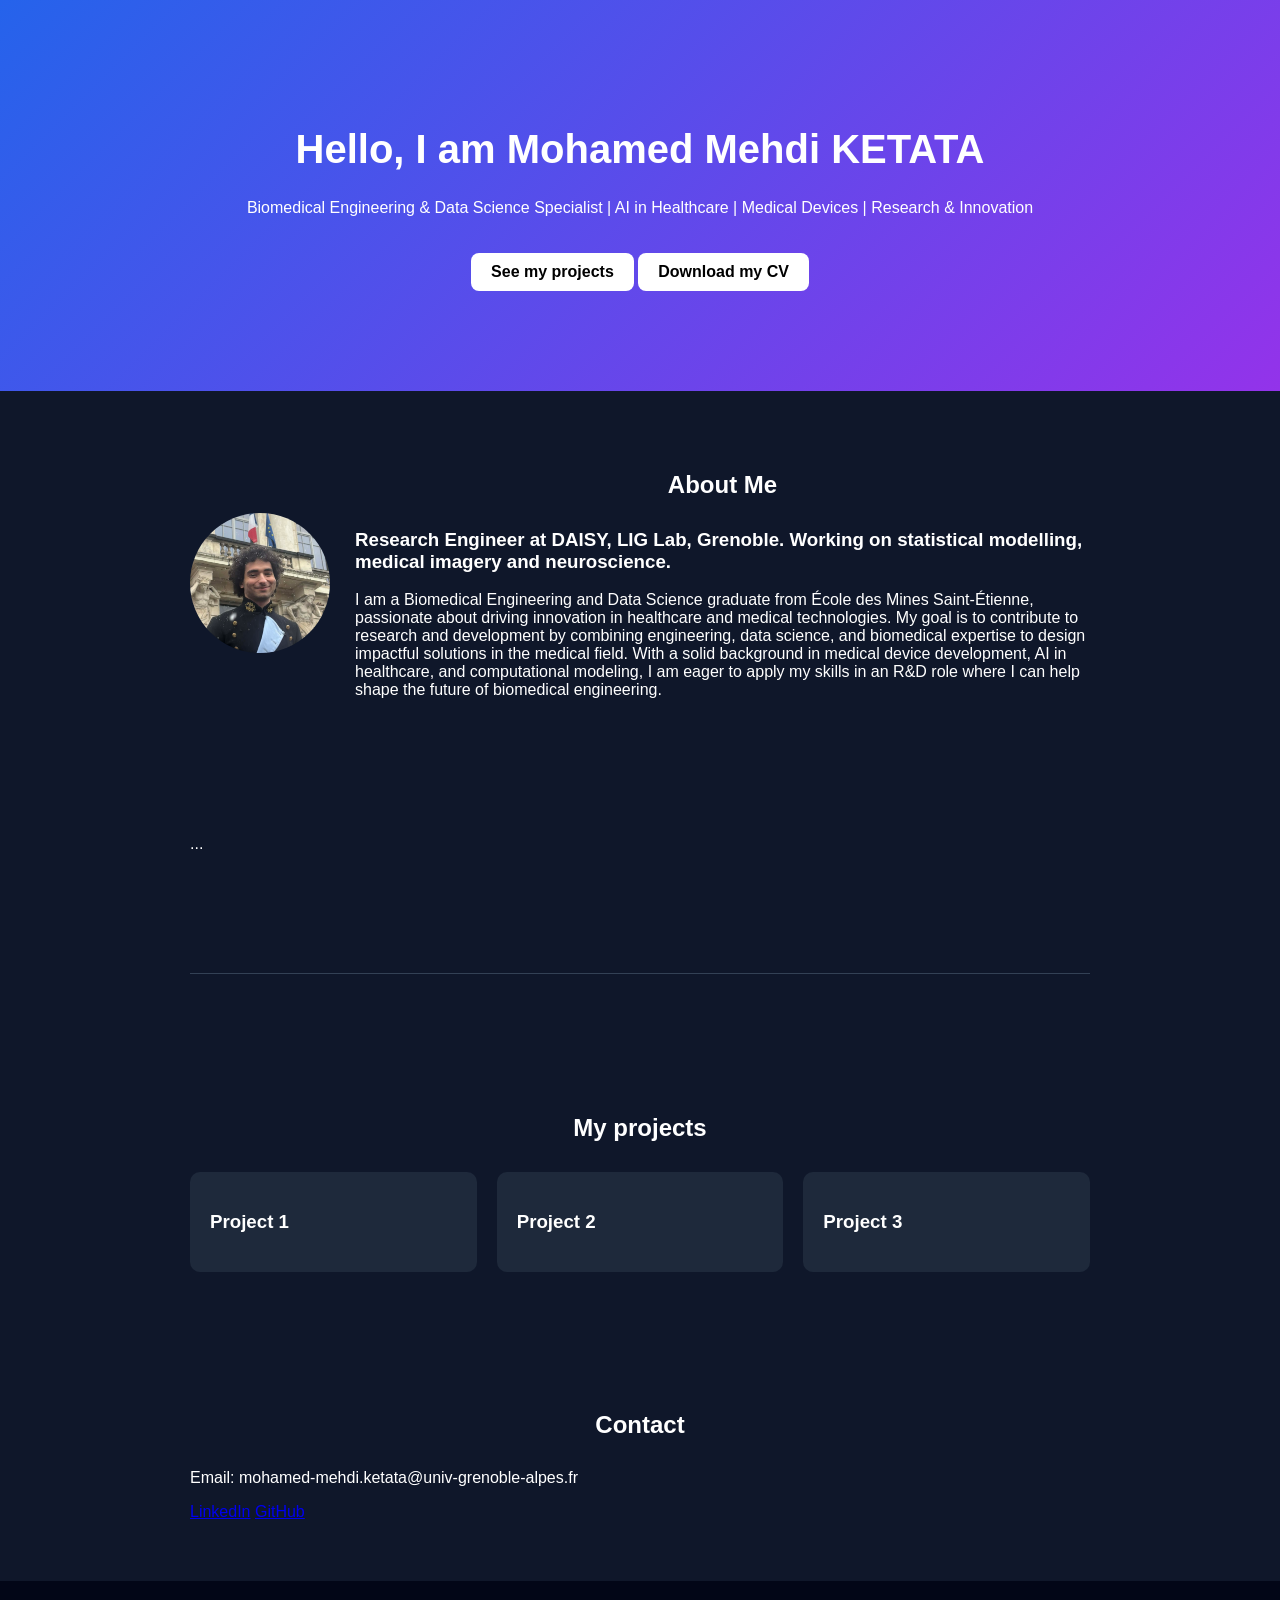
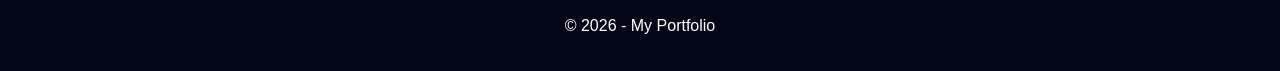
==== index.html @ ecfc4eb7 "Update index.html" ====
<!DOCTYPE html>
<html lang="en">
<head>
  <meta charset="UTF-8">
  <meta name="viewport" content="width=device-width, initial-scale=1.0">
  <title>My Portfolio</title>
  <link rel="stylesheet" href="style.css">
</head>

<body>

  <header class="hero">
    <h1>Hello, I am Mohamed Mehdi KETATA</h1>
    <p>Biomedical Engineering & Data Science Specialist | AI in Healthcare | Medical Devices | Research & Innovation</p>

    <a href="#projets" class="btn">See my projects</a>
    <a href="cv.pdf" download class="btn">
  Download my CV
</a>
  </header>

  
<section id="about" class="about-container">

  <img src="My profile picture.jpg" alt="My photo" class="profile-pic">

  <div class="about-text">
    <h2>About Me</h2>
    <h3>
      Research Engineer at DAISY, LIG Lab, Grenoble.  
      Working on statistical modelling, medical imagery and neuroscience.
    </h3>
    <p>
      I am a Biomedical Engineering and Data Science graduate from École des Mines Saint-Étienne, passionate about driving innovation in healthcare and medical technologies. My goal is to contribute to research and development by combining engineering, data science, and biomedical expertise to design impactful solutions in the medical field.

With a solid background in medical device development, AI in healthcare, and computational modeling, I am eager to apply my skills in an R&D role where I can help shape the future of biomedical engineering.
    </p>
  </div>

</section>
 <section id="about" class="about-container">
    ...
</section>

<hr class="section-divider">

  <section id="projets">
    <h2>My projects</h2>

    <div class="grid">
      <div class="card">
        <h3>Project 1</h3>
        <p></p>
      </div>

      <div class="card">
        <h3>Project 2</h3>
        <p></p>
      </div>

      <div class="card">
        <h3>Project 3</h3>
        <p></p>
      </div>
    </div>
  </section>
  <section id="contact">
  <h2>Contact</h2>

  <p>Email: mohamed-mehdi.ketata@univ-grenoble-alpes.fr</p>

  <a href="https://www.linkedin.com/in/mehdi-ketata-2a4a66251/?locale=fr">LinkedIn</a>
  <a href="https://github.com/mehdiketatammk">GitHub</a>
</section>

  <footer>
    <p>© 2026 - My Portfolio</p>
  </footer>

</body>
</html>
---- style.css ----
body {
  margin: 0;
  font-family: Arial, sans-serif;
  background: #0f172a;
  color: white;
}

.hero {
  text-align: center;
  padding: 100px 20px;
  background: linear-gradient(135deg, #2563eb, #9333ea);
}

.hero h1 {
  font-size: 40px;
}

.btn {
  display: inline-block;
  margin-top: 20px;
  padding: 10px 20px;
  background: white;
  color: black;
  border-radius: 8px;
  text-decoration: none;
  font-weight: bold;
}

section {
  padding: 60px 20px;
  max-width: 900px;
  margin: auto;
}

h2 {
  text-align: center;
  margin-bottom: 30px;
}

.grid {
  display: grid;
  grid-template-columns: repeat(auto-fit, minmax(200px, 1fr));
  gap: 20px;
}

.card {
  background: #1e293b;
  padding: 20px;
  border-radius: 10px;
  transition: 0.3s;
}

.card:hover {
  transform: translateY(-5px);
}

footer {
  text-align: center;
  padding: 20px;
  background: #020617;
}



.about-container {
    display: flex;
    align-items: center;
    gap: 25px;
}

.profile-pic {
    width: 140px;
    height: 140px;
    object-fit: cover;
    border-radius: 50%;
}

.about-text {
    flex: 1;
}
.section-divider {
    border: none;
    height: 1px;
    background-color: #334155;
    margin: 60px auto;
    max-width: 900px;
}
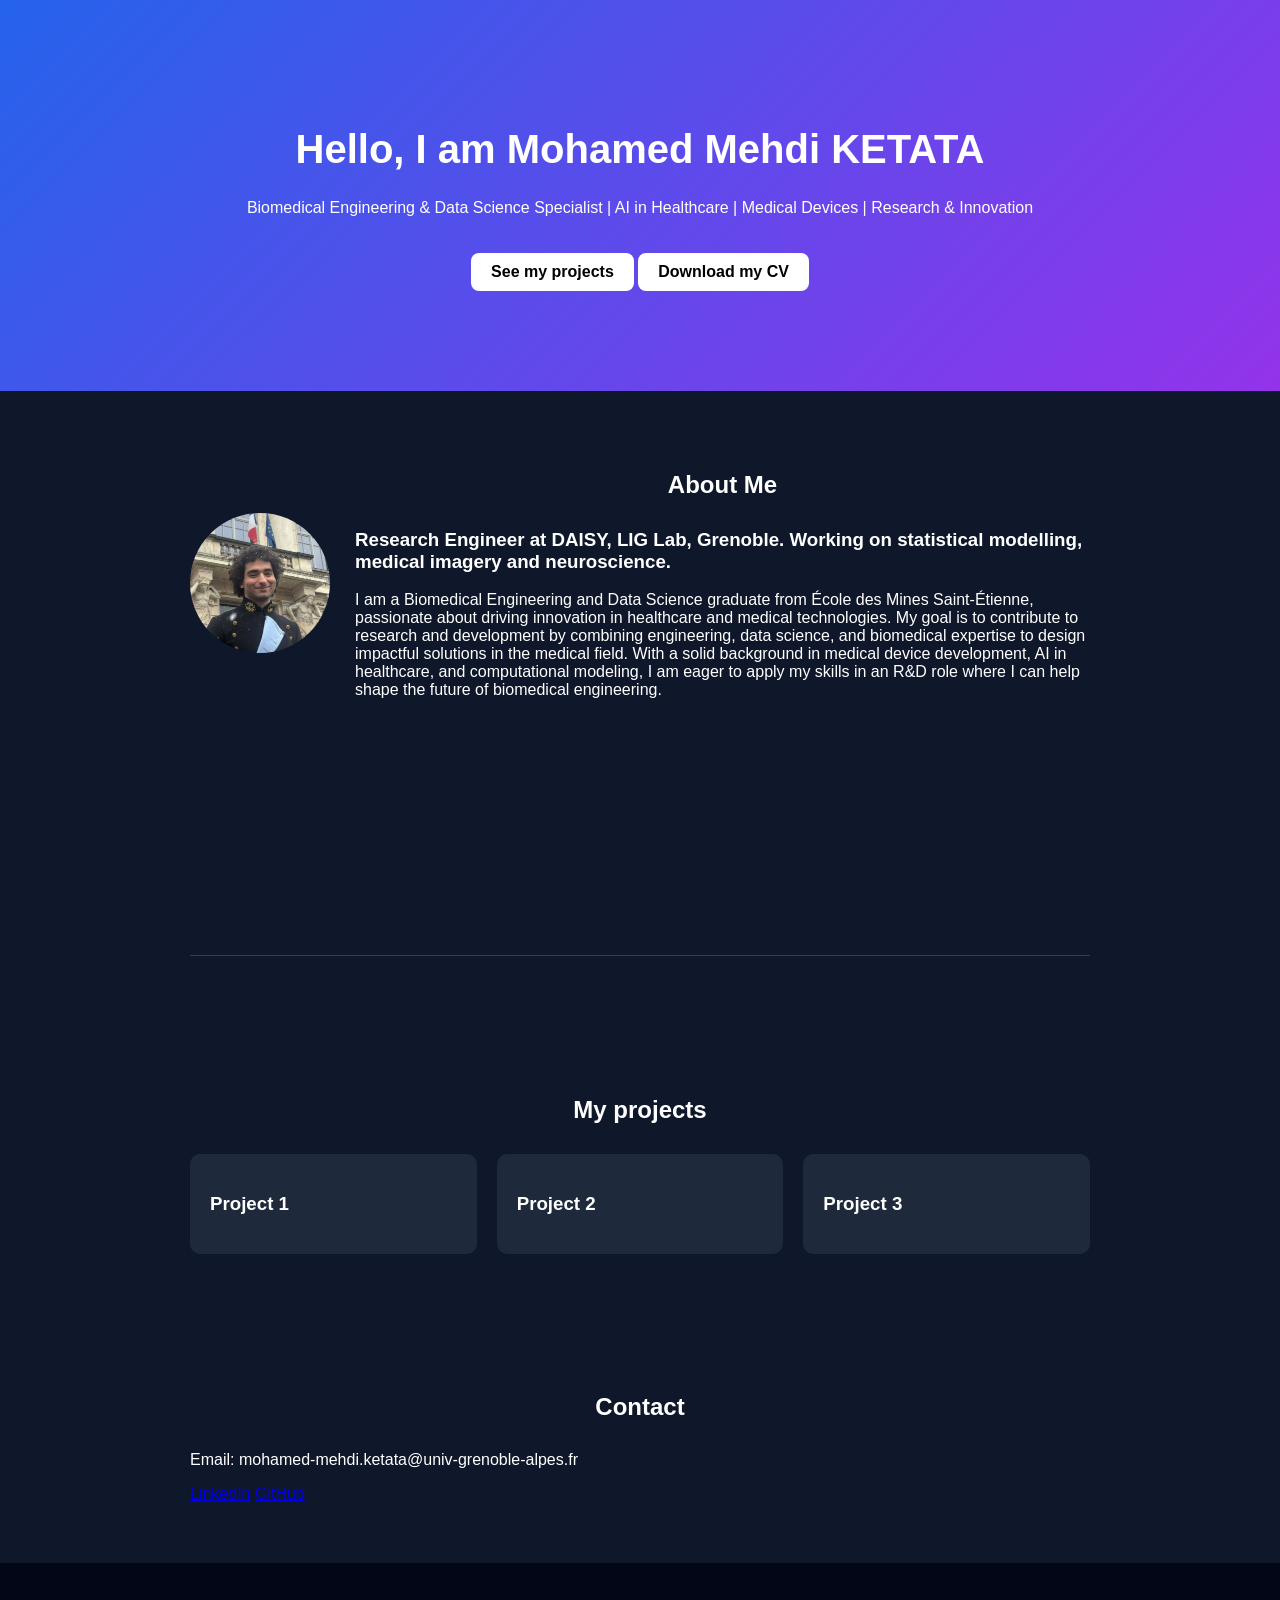
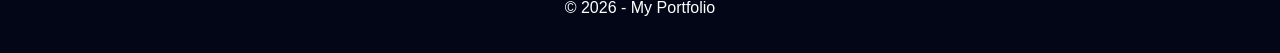
==== commit e83cbe96: "Update index.html" ====
--- a/index.html
+++ b/index.html
@@ -39,7 +39,6 @@
 
 </section>
  <section id="about" class="about-container">
-    ...
 </section>
 
 <hr class="section-divider">
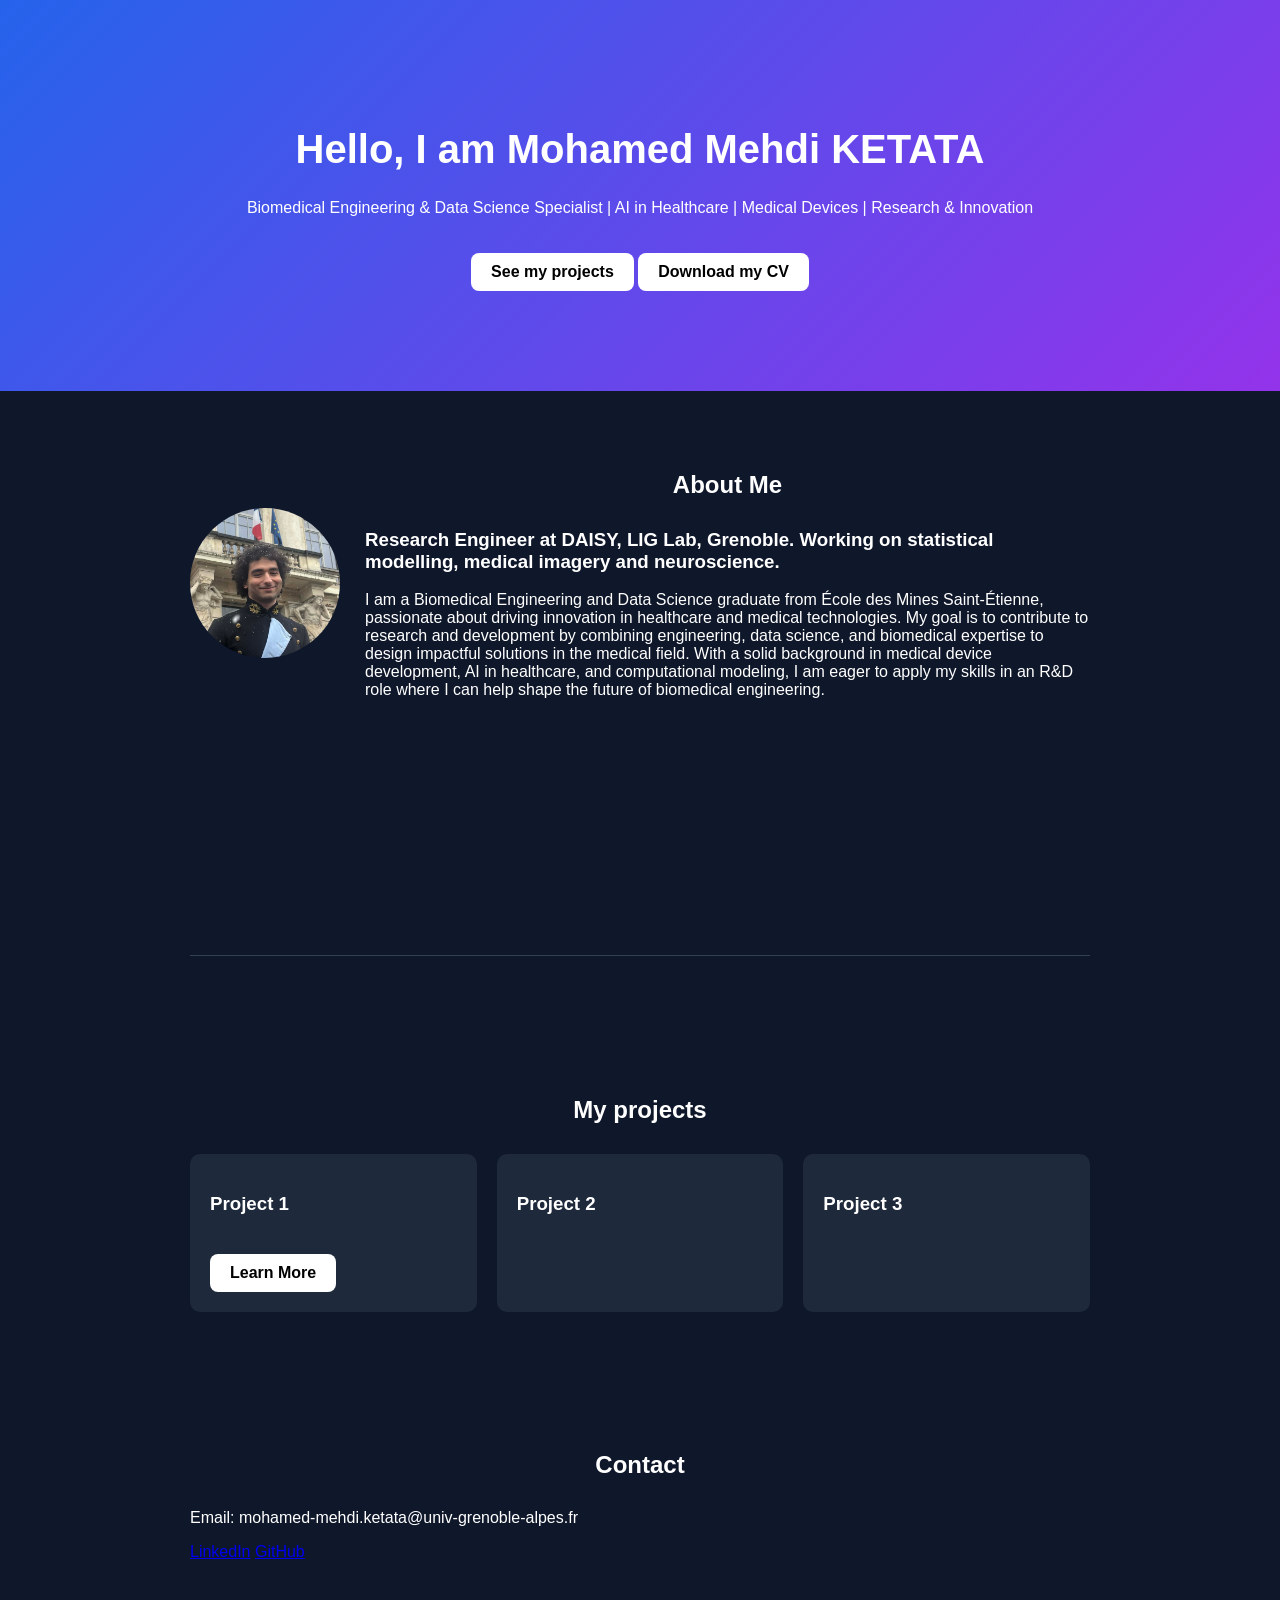
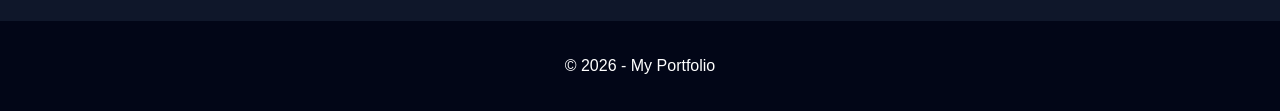
==== commit f07a718c: "Update index.html" ====
--- a/index.html
+++ b/index.html
@@ -50,6 +50,9 @@
       <div class="card">
         <h3>Project 1</h3>
         <p></p>
+        <a href="project1.html" class="btn">
+        Learn More
+        </a>
       </div>
 
       <div class="card">
--- a/style.css
+++ b/style.css
@@ -69,8 +69,8 @@
 }
 
 .profile-pic {
-    width: 140px;
-    height: 140px;
+    width: 150px;
+    height: 150px;
     object-fit: cover;
     border-radius: 50%;
 }
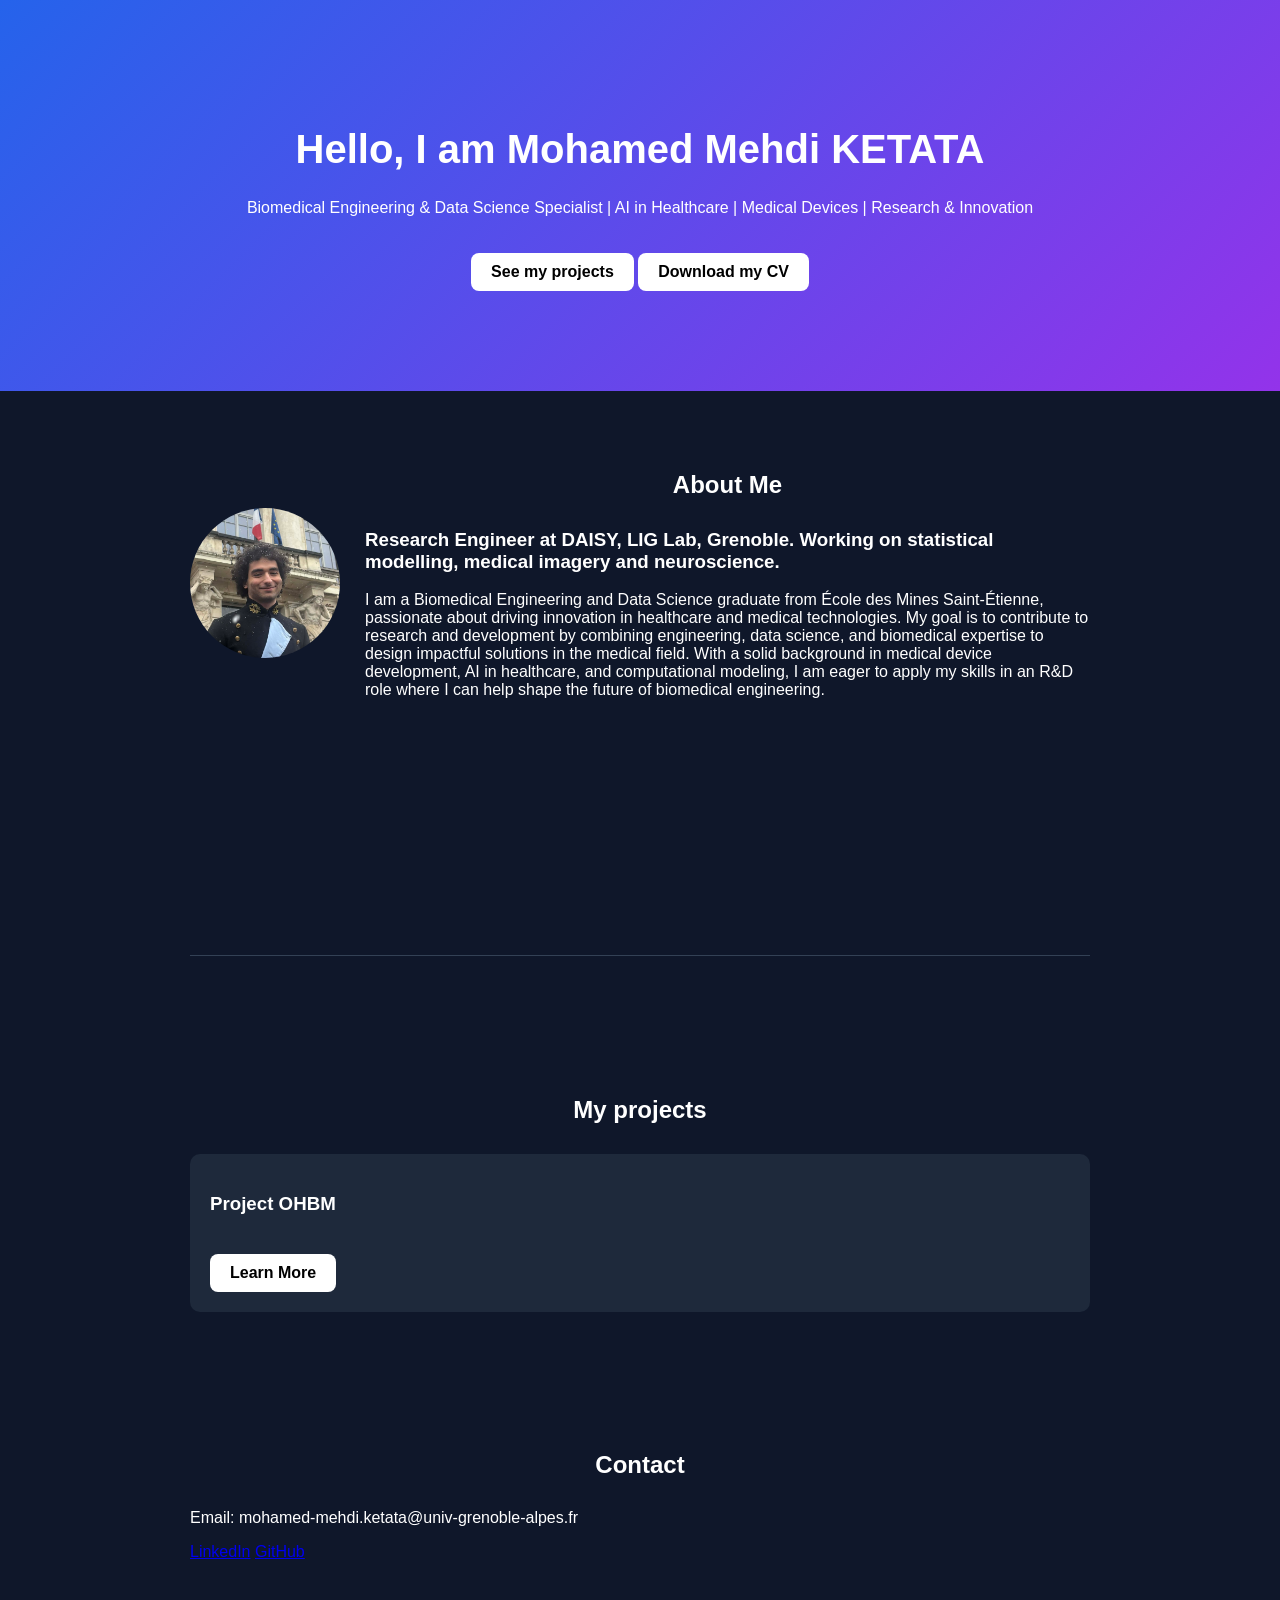
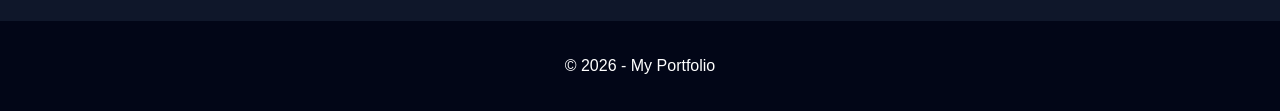
==== commit fd9115eb: "Update index.html" ====
--- a/index.html
+++ b/index.html
@@ -48,22 +48,13 @@
 
     <div class="grid">
       <div class="card">
-        <h3>Project 1</h3>
+        <h3>Project OHBM</h3>
         <p></p>
         <a href="project1.html" class="btn">
         Learn More
         </a>
       </div>
 
-      <div class="card">
-        <h3>Project 2</h3>
-        <p></p>
-      </div>
-
-      <div class="card">
-        <h3>Project 3</h3>
-        <p></p>
-      </div>
     </div>
   </section>
   <section id="contact">
--- a/style.css
+++ b/style.css
@@ -85,3 +85,19 @@
     margin: 60px auto;
     max-width: 900px;
 }
+.page-header {
+    padding: 15px 30px;
+    border-bottom: 1px solid rgba(255,255,255,0.15);
+}
+
+.logo-container {
+    display: flex;
+    align-items: center;
+    justify-content: center;
+    gap: 30px;
+}
+
+.logo {
+    height: 60px;
+    width: auto;
+}
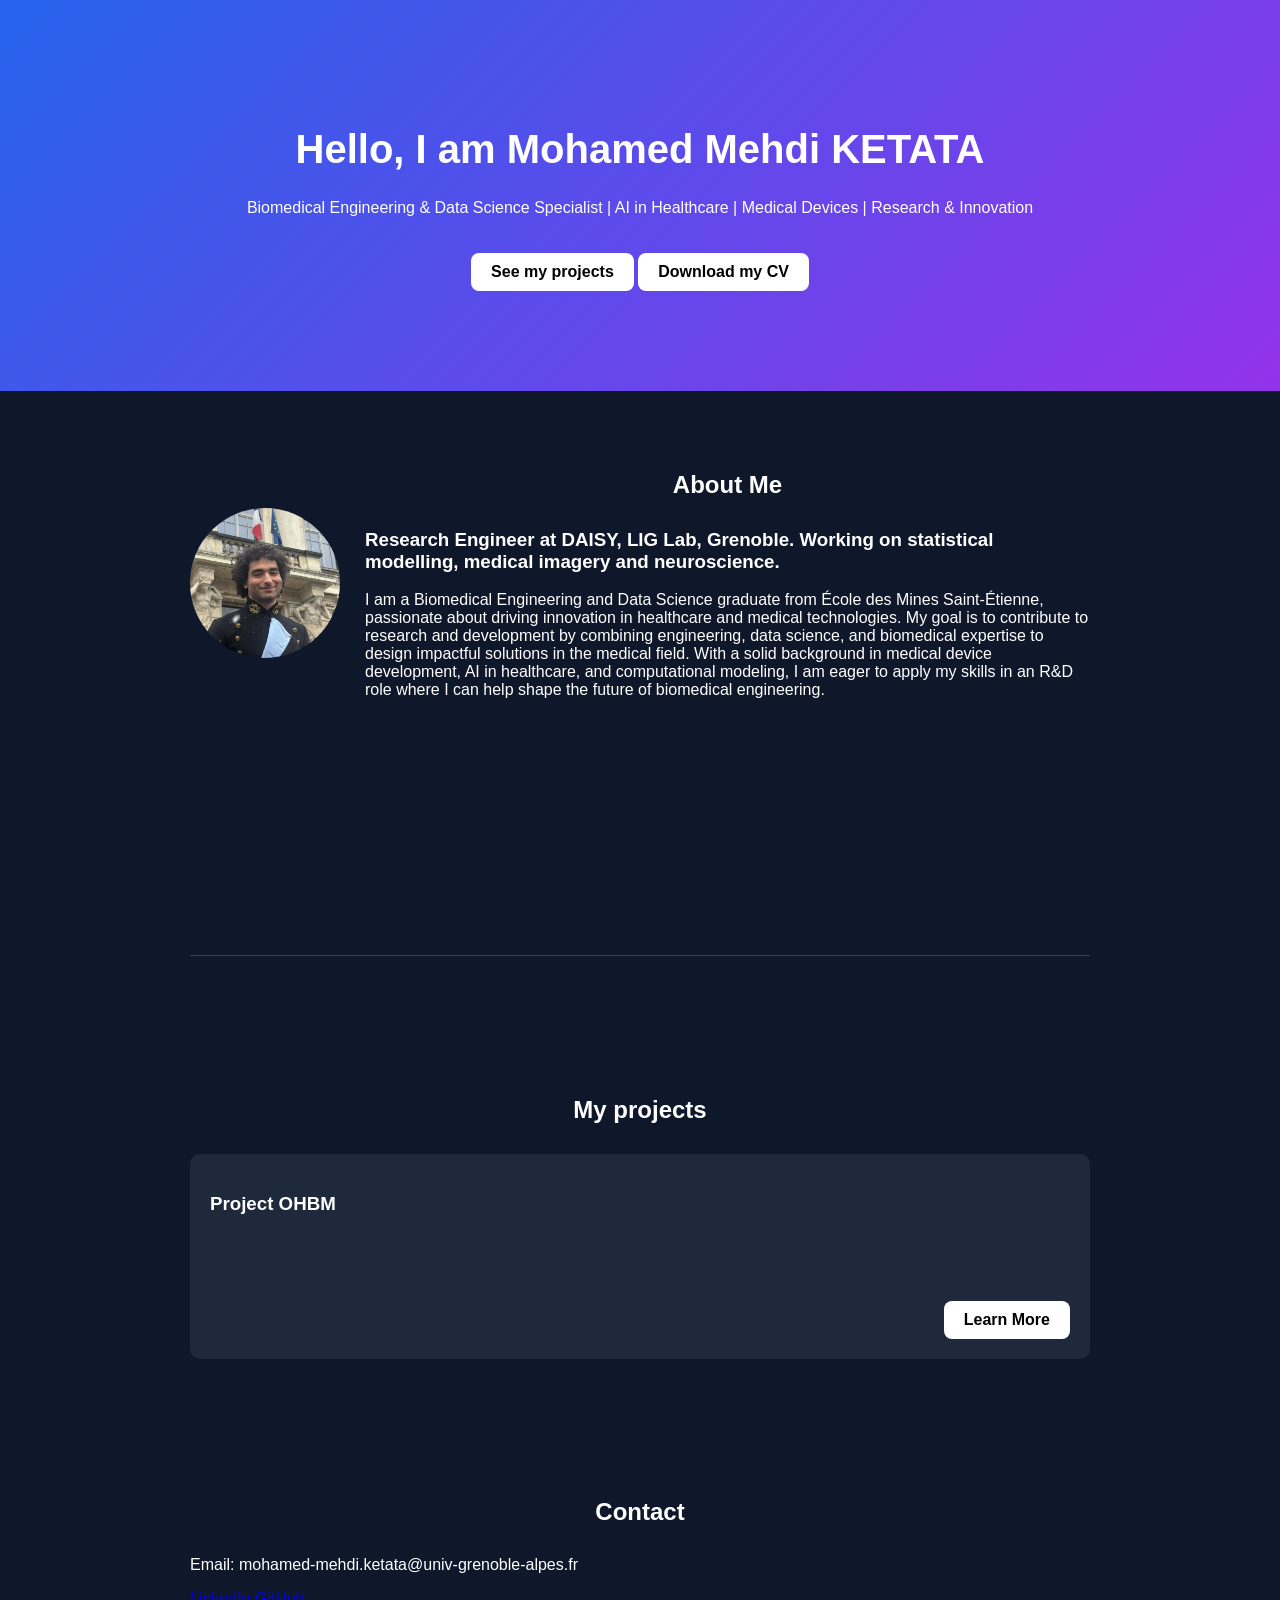
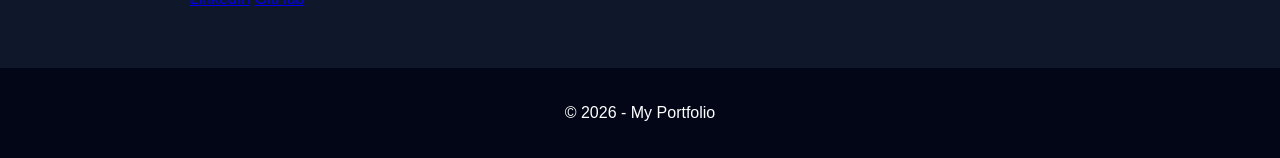
==== commit 577c1d8a: "Update index.html" ====
--- a/index.html
+++ b/index.html
@@ -49,10 +49,11 @@
     <div class="grid">
       <div class="card">
         <h3>Project OHBM</h3>
-        <p></p>
-        <a href="project1.html" class="btn">
+        <p></p> 
+        <div class="card-footer">
+        <a href="project OHBM.html" class="btn">
         Learn More
-        </a>
+        </a></div>
       </div>
 
     </div>
--- a/style.css
+++ b/style.css
@@ -101,3 +101,53 @@
     height: 60px;
     width: auto;
 }
+
+.page-footer {
+    display: flex;
+    justify-content: space-between;
+    align-items: flex-end;
+    padding: 40px 20px;
+    border-top: 1px solid rgba(255,255,255,0.15);
+    margin-top: 80px;
+}
+
+.footer-info {
+    text-align: right;
+}
+
+.footer-info .name {
+    font-weight: bold;
+    margin: 0;
+}
+
+.footer-info .bio {
+    margin: 5px 0 0 0;
+    opacity: 0.8;
+    font-size: 14px;
+}
+
+.back-btn {
+    align-self: flex-start;
+}
+@media (max-width: 600px) {
+    .page-footer {
+        flex-direction: column;
+        align-items: center;
+        text-align: center;
+        gap: 20px;
+    }
+
+    .footer-info {
+        text-align: center;
+    }
+}
+.card {
+    display: flex;
+    flex-direction: column;
+}
+
+.card-footer {
+    display: flex;
+    justify-content: flex-end;
+    margin-top: 15px;
+}
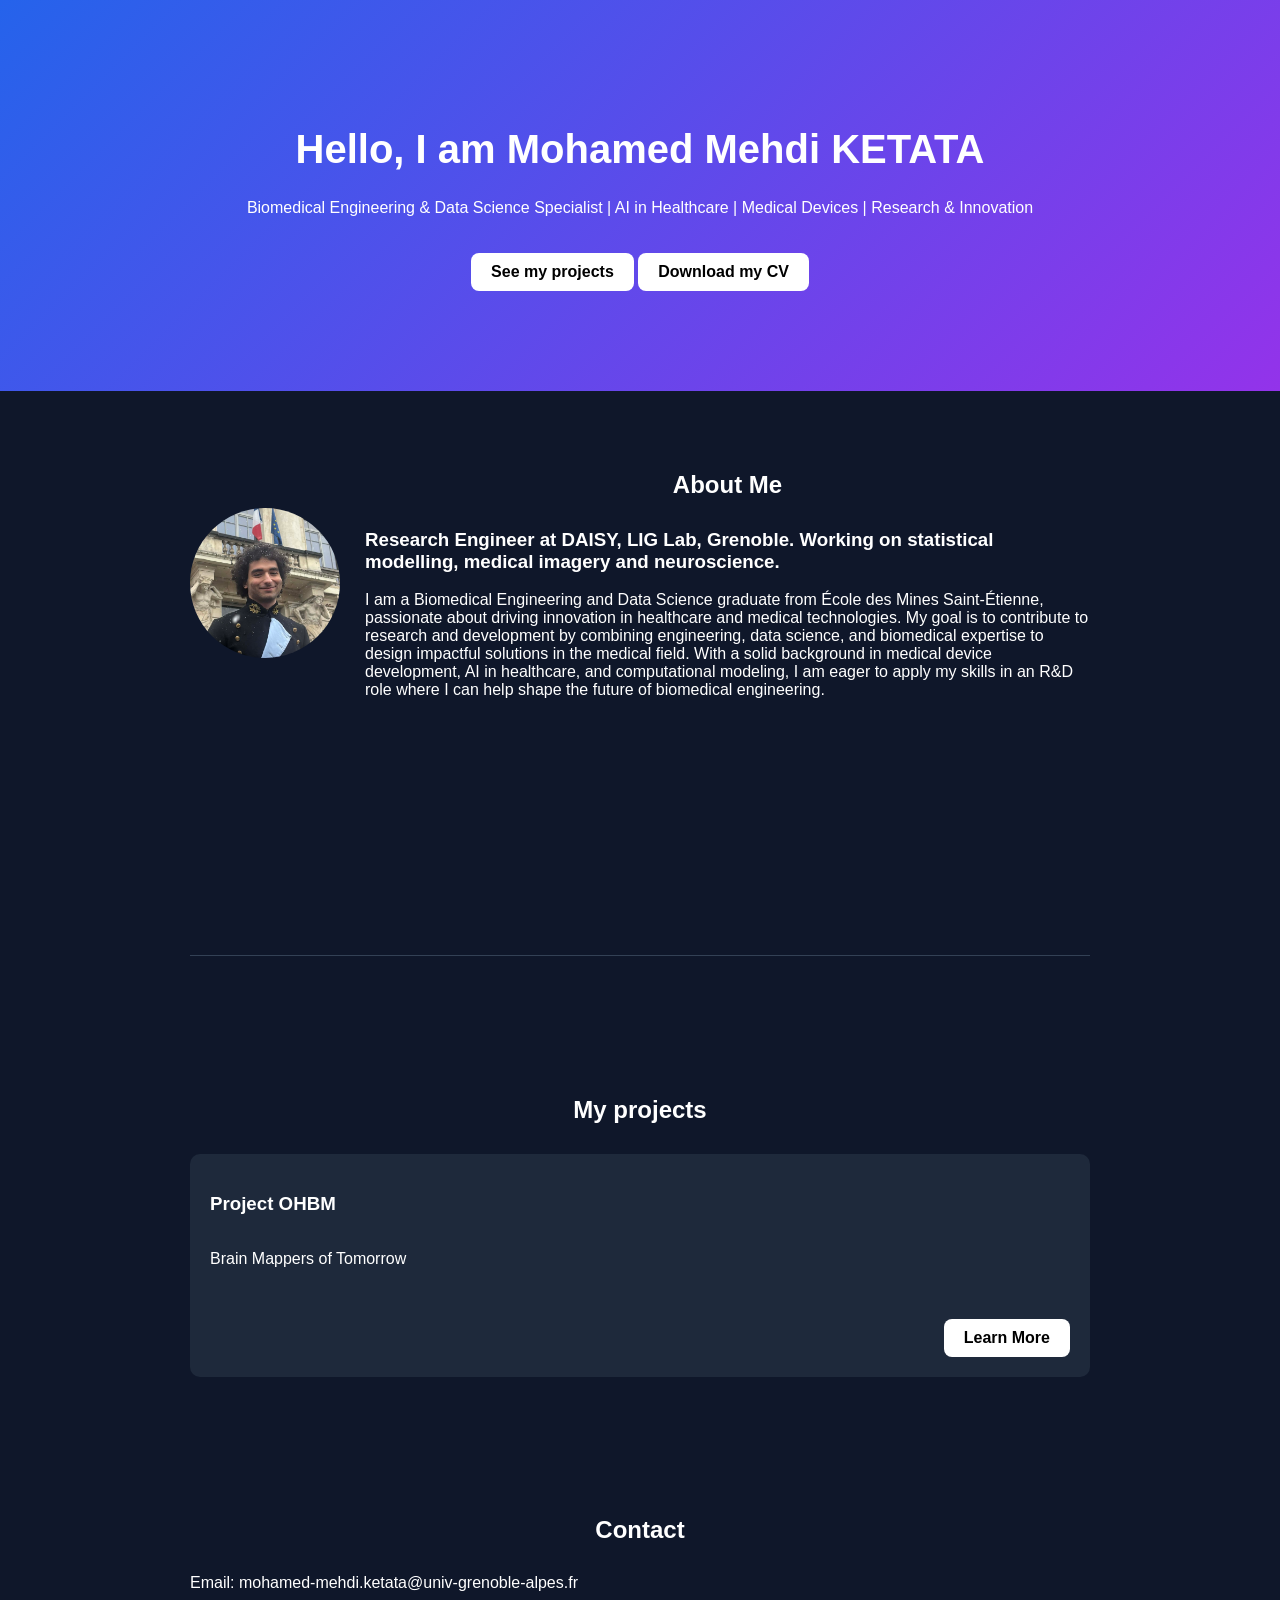
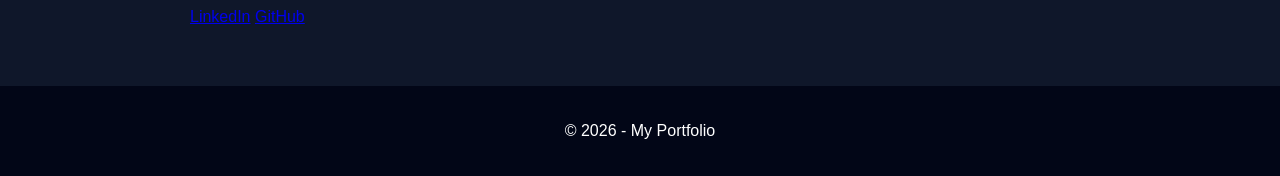
==== commit e30cd0a9: "Update index.html" ====
--- a/index.html
+++ b/index.html
@@ -14,7 +14,7 @@
     <p>Biomedical Engineering & Data Science Specialist | AI in Healthcare | Medical Devices | Research & Innovation</p>
 
     <a href="#projets" class="btn">See my projects</a>
-    <a href="cv.pdf" download class="btn">
+    <a href="cv_MK_PHD.pdf" download class="btn">
   Download my CV
 </a>
   </header>
@@ -49,7 +49,7 @@
     <div class="grid">
       <div class="card">
         <h3>Project OHBM</h3>
-        <p></p> 
+        <p>Brain Mappers of Tomorrow</p> 
         <div class="card-footer">
         <a href="project OHBM.html" class="btn">
         Learn More
